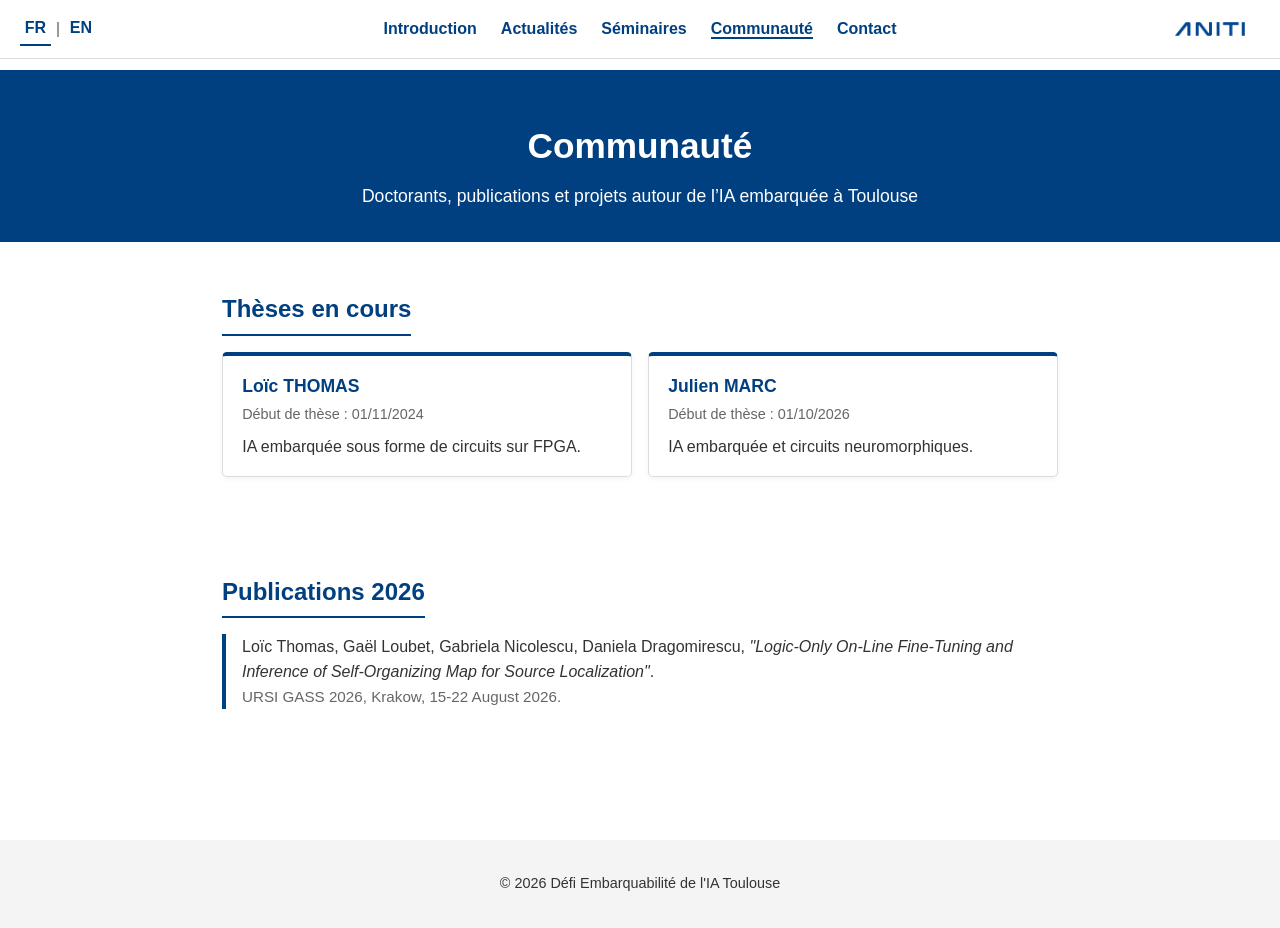
==== communaute.html @ 43146aba "Update communaute.html" ====
<!DOCTYPE html>
<html lang="fr">
<head>
<meta charset="UTF-8">
<meta name="viewport" content="width=device-width, initial-scale=1.0">
<title>Communauté – Défi IA Embarquée Toulouse</title>
<link rel="stylesheet" href="style.css">
</head>

<body>

<nav>
    <div class="nav-container">
        <div class="lang-switch" role="group" aria-label="Langue / Language">
            <button type="button" data-lang="fr" aria-pressed="true">FR</button>
            <span aria-hidden="true">|</span>
            <button type="button" data-lang="en" aria-pressed="false">EN</button>
        </div>

        <ul>
            <li><a href="index.html#intro" data-i18n="nav.intro">Introduction</a></li>
            <li><a href="index.html#news" data-i18n="nav.news">Actualités</a></li>
            <li><a href="seminaires.html" data-i18n="nav.seminars">Séminaires</a></li>
            <li><a href="communaute.html" aria-current="page" data-i18n="nav.community">Communauté</a></li>
            <li><a href="index.html#contact" data-i18n="nav.contact">Contact</a></li>
        </ul>

        <img src="images/aniti.png" alt="ANITI" class="nav-logo">
    </div>
</nav>

<header>
    <h1 data-i18n="community.title">Communauté</h1>
    <p data-i18n="community.subtitle">Doctorants, publications et projets autour de l’IA embarquée à Toulouse</p>
</header>

<section id="phd">
    <h2 data-i18n="phd.title">Thèses en cours</h2>
    <div class="cards">

        <article class="card">
            <h3>Loïc THOMAS</h3>
            <p class="meta" data-i18n="phd.1.meta">Début de thèse : 01/11/2024</p>
            <p data-i18n="phd.1.text">IA embarquée sous forme de circuits sur FPGA.</p>
        </article>

        <article class="card">
            <h3>Julien MARC</h3>
            <p class="meta" data-i18n="phd.2.meta">Début de thèse : 01/10/2026</p>
            <p data-i18n="phd.2.text">IA embarquée et circuits neuromorphiques.</p>
        </article>

    </div>
</section>

<section id="publications">
    <h2 data-i18n="pub.title">Publications 2026</h2>
    <ul class="pub-list">
        <li>
            Loïc Thomas, Gaël Loubet, Gabriela Nicolescu, Daniela Dragomirescu,
            <em>"Logic-Only On-Line Fine-Tuning and Inference of Self-Organizing Map for Source Localization"</em>.
            <div class="pub-venue">URSI GASS 2026, Krakow, 15-22 August 2026.</div>
        </li>
    </ul>
</section>

<footer>
    <p data-i18n="footer.text">&copy; 2026 Défi Embarquabilité de l'IA Toulouse</p>
</footer>

<script src="i18n.js"></script>
</body>
</html>
---- style.css ----
/* Reset */
* { margin: 0; padding: 0; box-sizing: border-box; }

body {
    font-family: "Helvetica Neue", Helvetica, Arial, sans-serif;
    line-height: 1.6;
    color: #333;
    padding-top: 70px; /* IMPORTANT pour nav fixe */
}

a { color: #004080; text-decoration: none; }
a:hover { text-decoration: underline; }

/* NAVBAR */
nav {
    position: fixed;
    top: 0;
    width: 100%;
    background: #fff;
    border-bottom: 1px solid #ddd;
    z-index: 1000;
}

.nav-container {
    display: flex;
    justify-content: center;
    align-items: center;
    position: relative;
    padding: 1rem;
}

nav ul { list-style: none; display: flex; gap: 1.5rem; }
nav li { font-weight: bold; }
nav a[aria-current="page"] { border-bottom: 2px solid #004080; }

.nav-logo { position: absolute; right: 20px; height: 40px; }

/* SÉLECTEUR DE LANGUE */
.lang-switch {
    position: absolute;
    left: 20px;
    display: flex;
    align-items: center;
    gap: 0.3rem;
    font-weight: bold;
    color: #999;
}

.lang-switch button {
    background: none;
    border: none;
    font: inherit;
    font-weight: bold;
    color: #004080;
    cursor: pointer;
    padding: 0.2rem 0.3rem;
    border-bottom: 2px solid transparent;
}

.lang-switch button:hover { text-decoration: underline; }

.lang-switch button[aria-pressed="true"] {
    border-bottom-color: #004080;
    cursor: default;
    text-decoration: none;
}

.lang-switch button:focus-visible { outline: 2px solid #004080; outline-offset: 2px; }

/* LOGOS HEADER */
.logos img {
    max-height: 80px;
    width: auto;
    object-fit: contain;
    background: white;
    padding: 8px;
    border-radius: 5px;
    box-shadow: 0 2px 5px rgba(0,0,0,0.1);
    transition: transform 0.3s;
}
.logos img:hover { transform: scale(1.1); }

/* HEADER */
header {
    background: #004080;
    color: white;
    text-align: center;
    padding: 3rem 1rem 2rem 1rem;
}
header h1 { font-size: 2.2rem; margin-bottom: 0.5rem; }
header p { font-size: 1.1rem; }

/* SECTIONS */
section { padding: 3rem 2rem; max-width: 900px; margin: auto; }

h2 {
    color: #004080;
    border-bottom: 2px solid #004080;
    display: inline-block;
    margin-bottom: 1rem;
    padding-bottom: 0.3rem;
}

.news-item { margin-bottom: 1.2rem; padding-left: 1rem; border-left: 4px solid #004080; }

/* CARTES (doctorants, publications, projets) */
.cards { display: grid; gap: 1rem; grid-template-columns: repeat(auto-fit, minmax(260px, 1fr)); }

.card {
    border: 1px solid #ddd;
    border-top: 4px solid #004080;
    border-radius: 5px;
    padding: 1rem 1.2rem;
    background: #fff;
    box-shadow: 0 2px 5px rgba(0,0,0,0.05);
}
.card h3 { color: #004080; font-size: 1.1rem; margin-bottom: 0.2rem; }
.card .meta { font-size: 0.9rem; color: #666; margin-bottom: 0.5rem; }

.pub-list { list-style: none; }
.pub-list li { margin-bottom: 1.2rem; padding-left: 1rem; border-left: 4px solid #004080; }
.pub-venue { color: #666; font-size: 0.95rem; }

/* FOOTER */
footer { text-align: center; padding: 2rem 1rem; background: #f4f4f4; margin-top: 4rem; font-size: 0.9rem; }

html { scroll-behavior: smooth; }

/* MOBILE */
@media (max-width: 800px) {
    body { padding-top: 110px; }
    .nav-container { flex-direction: column; gap: 0.5rem; }
    .lang-switch, .nav-logo { position: static; }
    .nav-logo { height: 30px; }
    nav ul { flex-wrap: wrap; justify-content: center; gap: 0.5rem 1rem; }
}
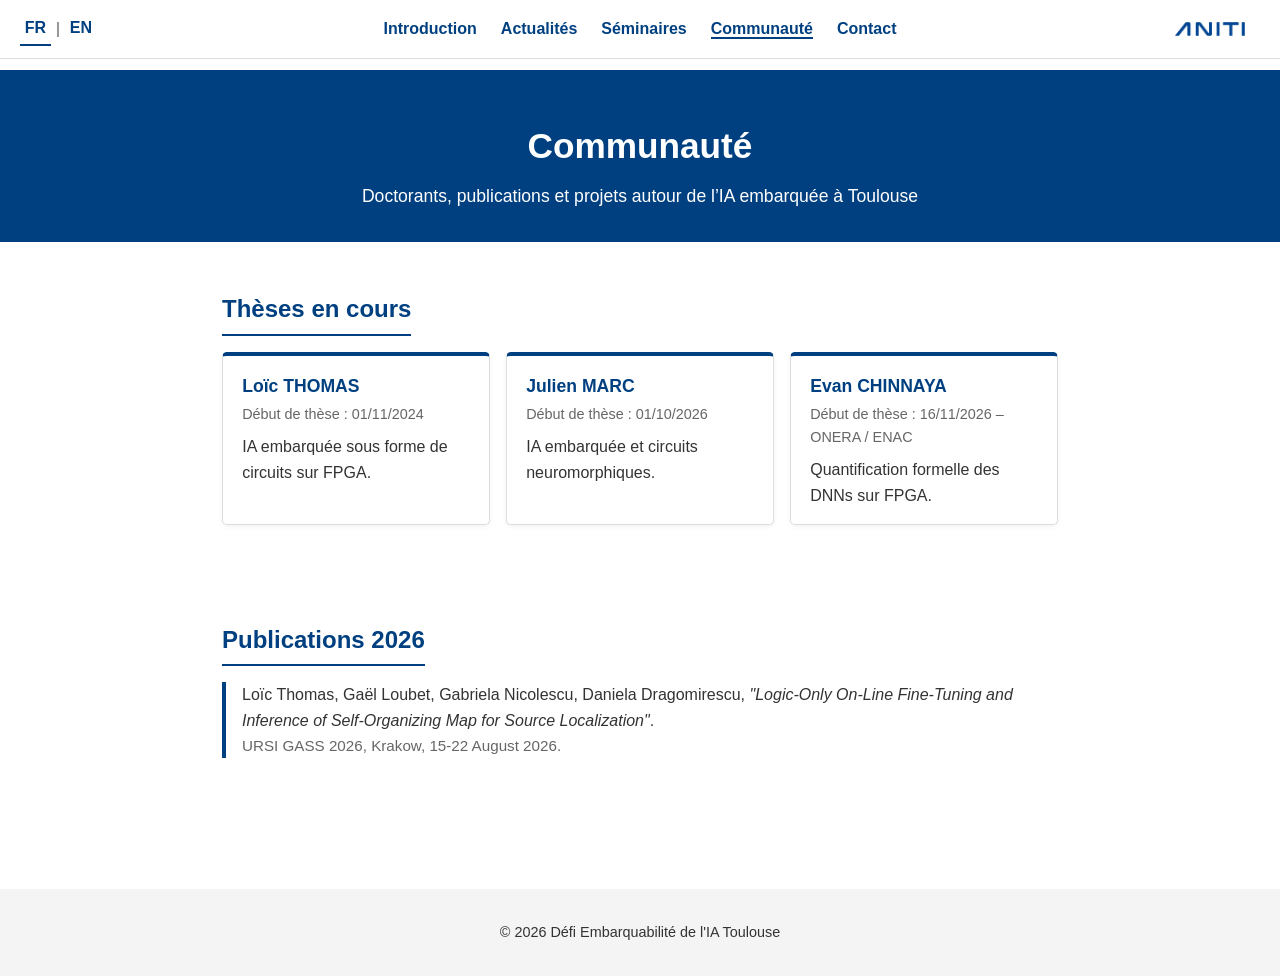
==== commit ad8a3ee7: "Update communaute.html" ====
--- a/communaute.html
+++ b/communaute.html
@@ -39,15 +39,21 @@
     <div class="cards">
 
         <article class="card">
-            <h3>Loïc THOMAS</h3>
+            <h3><a href="https://theses.fr/s404226" target="_blank" rel="noopener">Loïc THOMAS</a></h3>
             <p class="meta" data-i18n="phd.1.meta">Début de thèse : 01/11/2024</p>
             <p data-i18n="phd.1.text">IA embarquée sous forme de circuits sur FPGA.</p>
         </article>
 
         <article class="card">
-            <h3>Julien MARC</h3>
+            <h3><a href="https://theses.fr/s441984" target="_blank" rel="noopener">Julien MARC</a></h3>
             <p class="meta" data-i18n="phd.2.meta">Début de thèse : 01/10/2026</p>
             <p data-i18n="phd.2.text">IA embarquée et circuits neuromorphiques.</p>
+        </article>
+
+        <article class="card">
+            <h3>Evan CHINNAYA</h3>
+            <p class="meta" data-i18n="phd.3.meta">Début de thèse : 16/11/2026 – ONERA / ENAC</p>
+            <p data-i18n="phd.3.text">Quantification formelle des DNNs sur FPGA.</p>
         </article>
 
     </div>
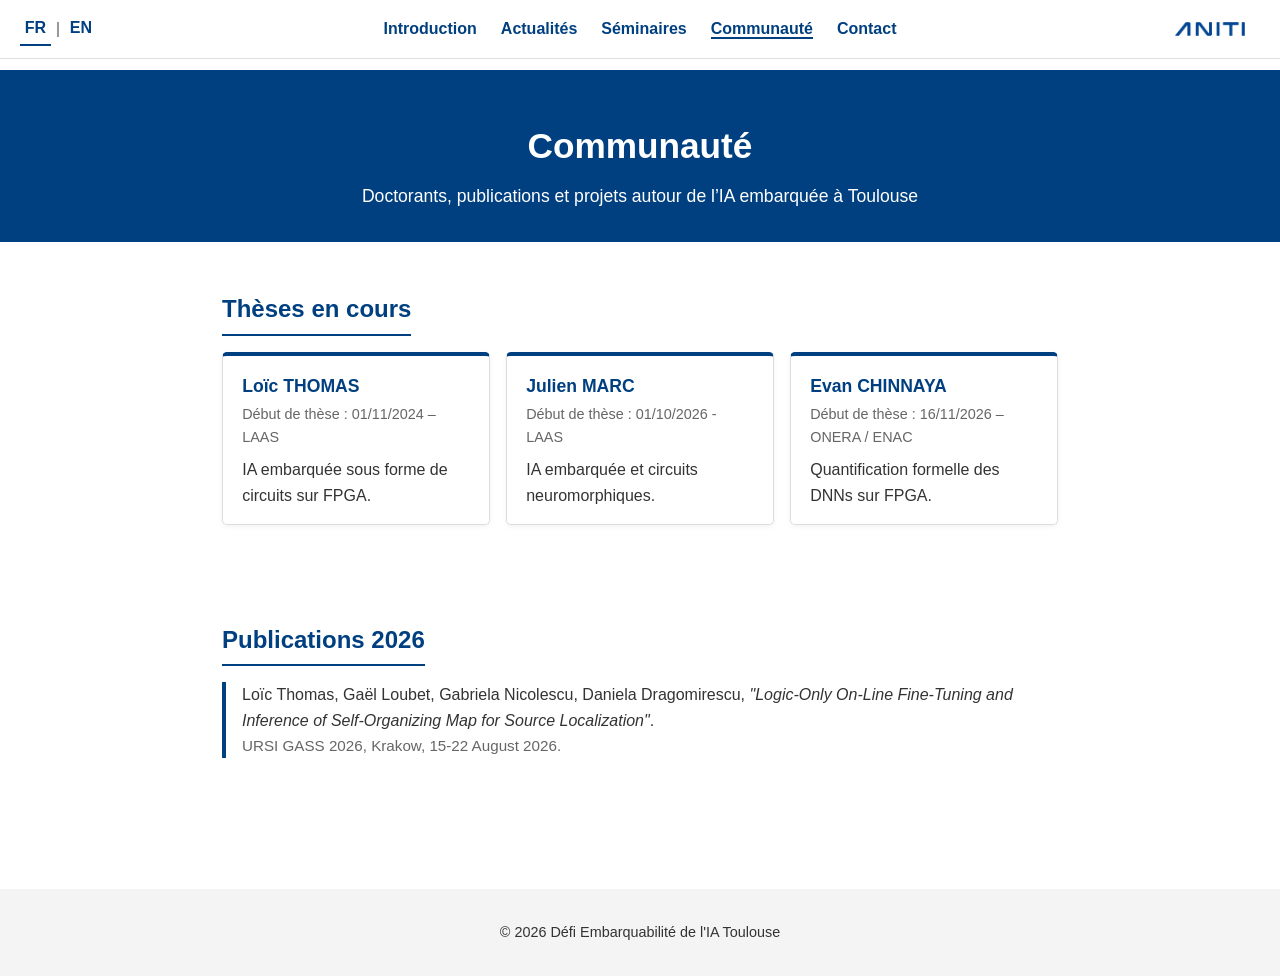
==== commit da2000ea: "Update communaute.html" ====
--- a/communaute.html
+++ b/communaute.html
@@ -40,13 +40,13 @@
 
         <article class="card">
             <h3><a href="https://theses.fr/s404226" target="_blank" rel="noopener">Loïc THOMAS</a></h3>
-            <p class="meta" data-i18n="phd.1.meta">Début de thèse : 01/11/2024</p>
+            <p class="meta" data-i18n="phd.1.meta">Début de thèse : 01/11/2024 – LAAS</p>
             <p data-i18n="phd.1.text">IA embarquée sous forme de circuits sur FPGA.</p>
         </article>
 
         <article class="card">
             <h3><a href="https://theses.fr/s441984" target="_blank" rel="noopener">Julien MARC</a></h3>
-            <p class="meta" data-i18n="phd.2.meta">Début de thèse : 01/10/2026</p>
+            <p class="meta" data-i18n="phd.2.meta">Début de thèse : 01/10/2026 - LAAS</p>
             <p data-i18n="phd.2.text">IA embarquée et circuits neuromorphiques.</p>
         </article>
 
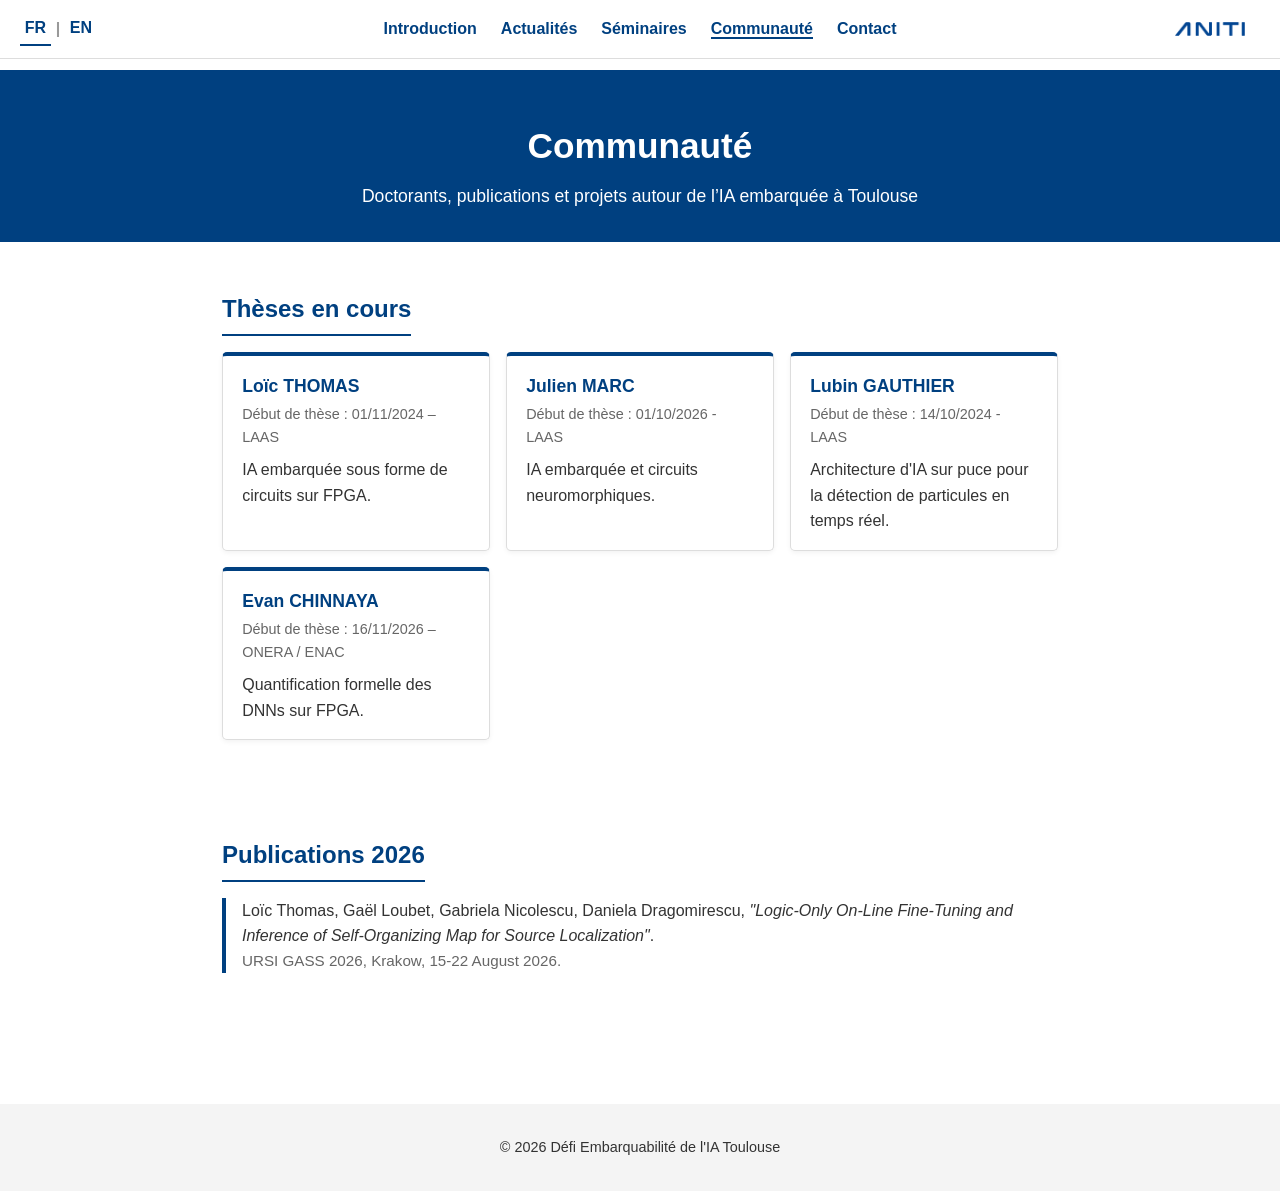
==== commit c868955f: "Update communaute.html" ====
--- a/communaute.html
+++ b/communaute.html
@@ -49,6 +49,11 @@
             <p class="meta" data-i18n="phd.2.meta">Début de thèse : 01/10/2026 - LAAS</p>
             <p data-i18n="phd.2.text">IA embarquée et circuits neuromorphiques.</p>
         </article>
+        <article class="card">
+            <h3><a href="https://theses.fr/s415644" target="_blank" rel="noopener">Lubin GAUTHIER</a></h3>
+             <p class="meta" data-i18n="phd.2.meta">Début de thèse : 14/10/2024 - LAAS</p>
+            <p data-i18n="phd.4.text">Architecture d'IA sur puce pour la détection de particules en temps réel.</p>
+        </article>
 
         <article class="card">
             <h3>Evan CHINNAYA</h3>
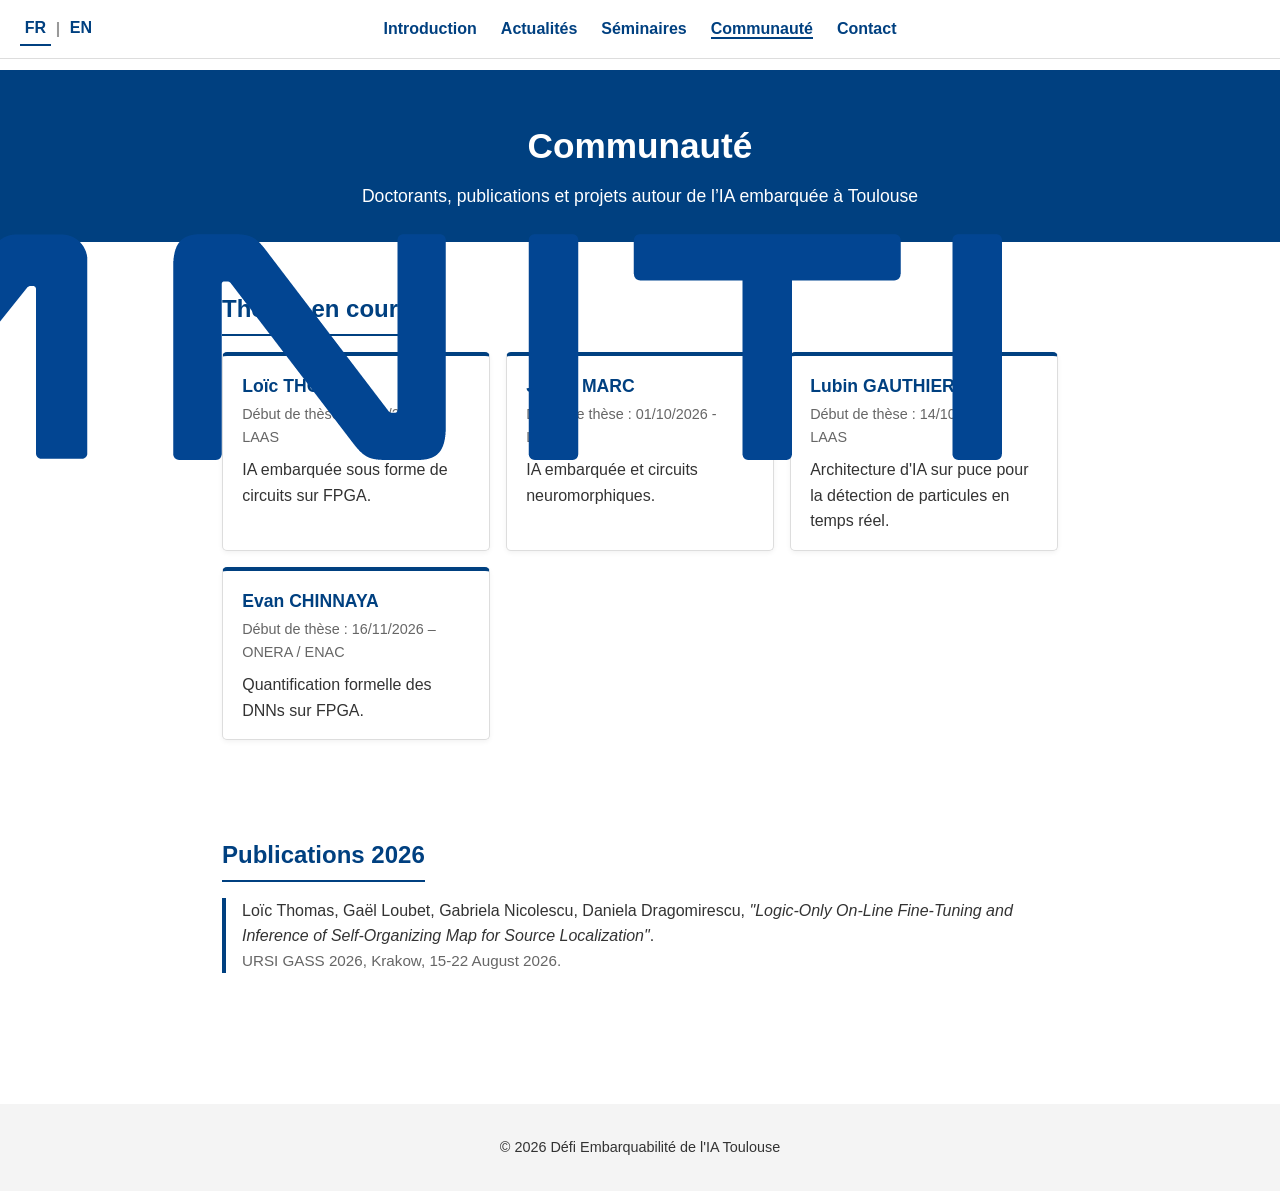
==== commit c22b611a: "Update communaute.html" ====
--- a/communaute.html
+++ b/communaute.html
@@ -25,7 +25,9 @@
             <li><a href="index.html#contact" data-i18n="nav.contact">Contact</a></li>
         </ul>
 
-        <img src="images/aniti.png" alt="ANITI" class="nav-logo">
+        <a href="https://aniti.univ-toulouse.fr/en/" target="_blank" rel="noopener" class="nav-logo">
+    <img src="images/aniti.png" alt="ANITI">
+</a>
     </div>
 </nav>
 
--- a/style.css
+++ b/style.css
@@ -134,3 +134,108 @@
     .nav-logo { height: 30px; }
     nav ul { flex-wrap: wrap; justify-content: center; gap: 0.5rem 1rem; }
 }
+/* SÉMINAIRES */
+.seminar {
+    display: flex;
+    gap: 1.2rem;
+    align-items: flex-start;
+    padding: 1rem 1.2rem;
+    margin-bottom: 1rem;
+    border: 1px solid #ddd;
+    border-radius: 5px;
+    background: #fff;
+    box-shadow: 0 2px 5px rgba(0,0,0,0.05);
+}
+
+.seminar.upcoming { border-left: 4px solid #004080; background: #f4f8fd; }
+
+.date-badge {
+    flex: 0 0 72px;
+    text-align: center;
+    background: #004080;
+    color: #fff;
+    border-radius: 5px;
+    padding: 0.5rem 0.2rem;
+    line-height: 1.1;
+}
+.date-badge .day { display: block; font-size: 1.7rem; font-weight: bold; }
+.date-badge .month { display: block; font-size: 0.75rem; text-transform: uppercase; }
+
+.seminar-body h3 { color: #004080; font-size: 1.05rem; margin-bottom: 0.2rem; }
+.seminar-meta { font-size: 0.9rem; color: #666; }
+.seminar-talks { margin: 0.6rem 0 0 1.2rem; }
+.seminar-talks li { margin-bottom: 0.5rem; }
+.resources { margin-top: 0.6rem; font-size: 0.95rem; }
+
+@media (max-width: 800px) {
+    .seminar { flex-direction: column; gap: 0.6rem; }
+    .date-badge { flex: none; align-self: flex-start; padding: 0.4rem 0.8rem; }
+}
+
+/* ACCUEIL MODERNE */
+.hero {
+    background: linear-gradient(135deg, #003060 0%, #004080 55%, #1a66b3 100%);
+    padding: 4rem 1rem 3rem 1rem;
+}
+.hero h1 { font-size: 2.6rem; letter-spacing: -0.5px; }
+.hero > p { max-width: 700px; margin: 0.5rem auto 0; opacity: 0.92; }
+
+.hero-actions { display: flex; gap: 0.8rem; justify-content: center; flex-wrap: wrap; margin: 1.8rem 0 2rem; }
+
+.btn {
+    display: inline-block;
+    padding: 0.7rem 1.6rem;
+    border-radius: 999px;
+    font-weight: bold;
+    border: 2px solid #fff;
+    transition: transform 0.2s, background 0.2s;
+}
+.btn:hover { text-decoration: none; transform: translateY(-2px); }
+.btn-primary { background: #fff; color: #004080; }
+.btn-outline { background: transparent; color: #fff; }
+.btn-outline:hover { background: rgba(255,255,255,0.15); }
+
+.hero .logos { display: flex; flex-wrap: wrap; gap: 0.8rem; justify-content: center; }
+
+/* CHIFFRES CLÉS */
+.stats {
+    display: flex;
+    justify-content: center;
+    gap: 1rem;
+    flex-wrap: wrap;
+    max-width: 900px;
+    margin: 2rem auto 0;
+    padding: 0 1rem;
+}
+.stat {
+    flex: 1 1 200px;
+    background: #fff;
+    border: 1px solid #ddd;
+    border-top: 4px solid #004080;
+    border-radius: 8px;
+    box-shadow: 0 2px 8px rgba(0,0,0,0.08);
+    padding: 1rem;
+    text-align: center;
+}
+.stat-num { display: block; font-size: 2rem; font-weight: bold; color: #004080; line-height: 1.1; }
+.stat-label { font-size: 0.9rem; color: #666; }
+
+/* TEXTE & ACTUALITÉS */
+.lead { font-size: 1.1rem; line-height: 1.8; }
+
+.news-item {
+    background: #f4f8fd;
+    border-radius: 0 6px 6px 0;
+    padding: 0.9rem 1.2rem;
+    transition: transform 0.2s, box-shadow 0.2s;
+}
+.news-item:hover { transform: translateX(4px); box-shadow: 0 2px 8px rgba(0,0,0,0.08); }
+
+/* CONTACT */
+.people { list-style: none; }
+.people li { margin-bottom: 0.6rem; }
+.people li:last-child { margin-bottom: 0; }
+
+@media (max-width: 800px) {
+    .hero h1 { font-size: 2rem; }
+}
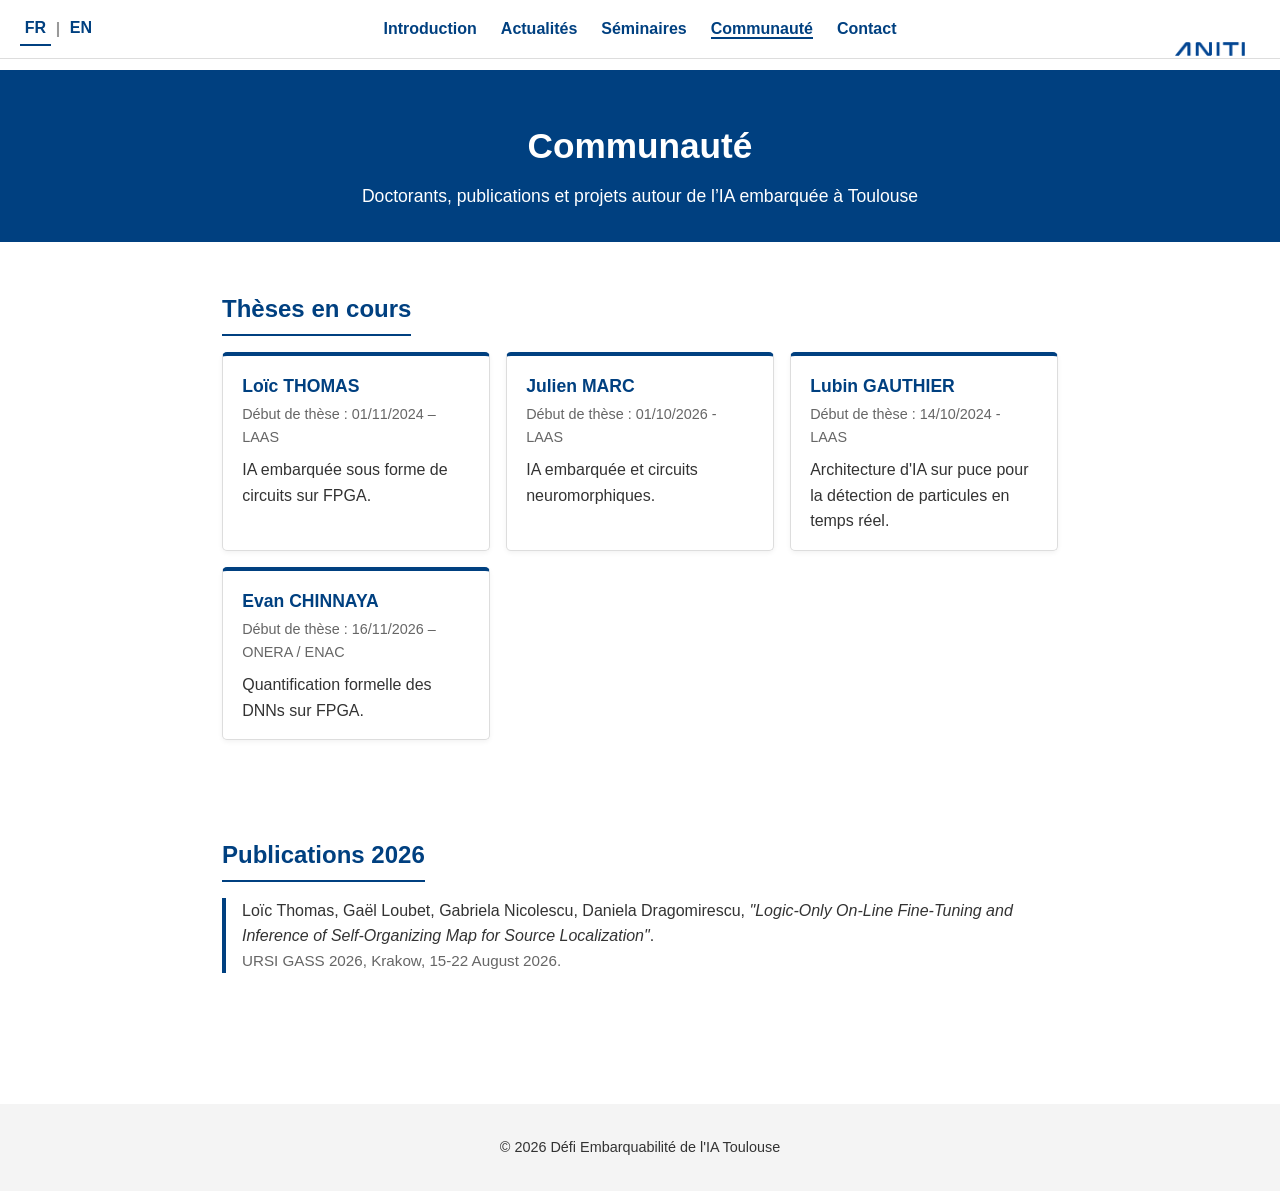
==== commit 3f66d05d: "Update communaute.html" ====
--- a/communaute.html
+++ b/communaute.html
@@ -25,8 +25,8 @@
             <li><a href="index.html#contact" data-i18n="nav.contact">Contact</a></li>
         </ul>
 
-        <a href="https://aniti.univ-toulouse.fr/en/" target="_blank" rel="noopener" class="nav-logo">
-    <img src="images/aniti.png" alt="ANITI">
+<a href="https://aniti.univ-toulouse.fr/en/" target="_blank" rel="noopener">
+    <img src="images/aniti.png" alt="ANITI" class="nav-logo">
 </a>
     </div>
 </nav>
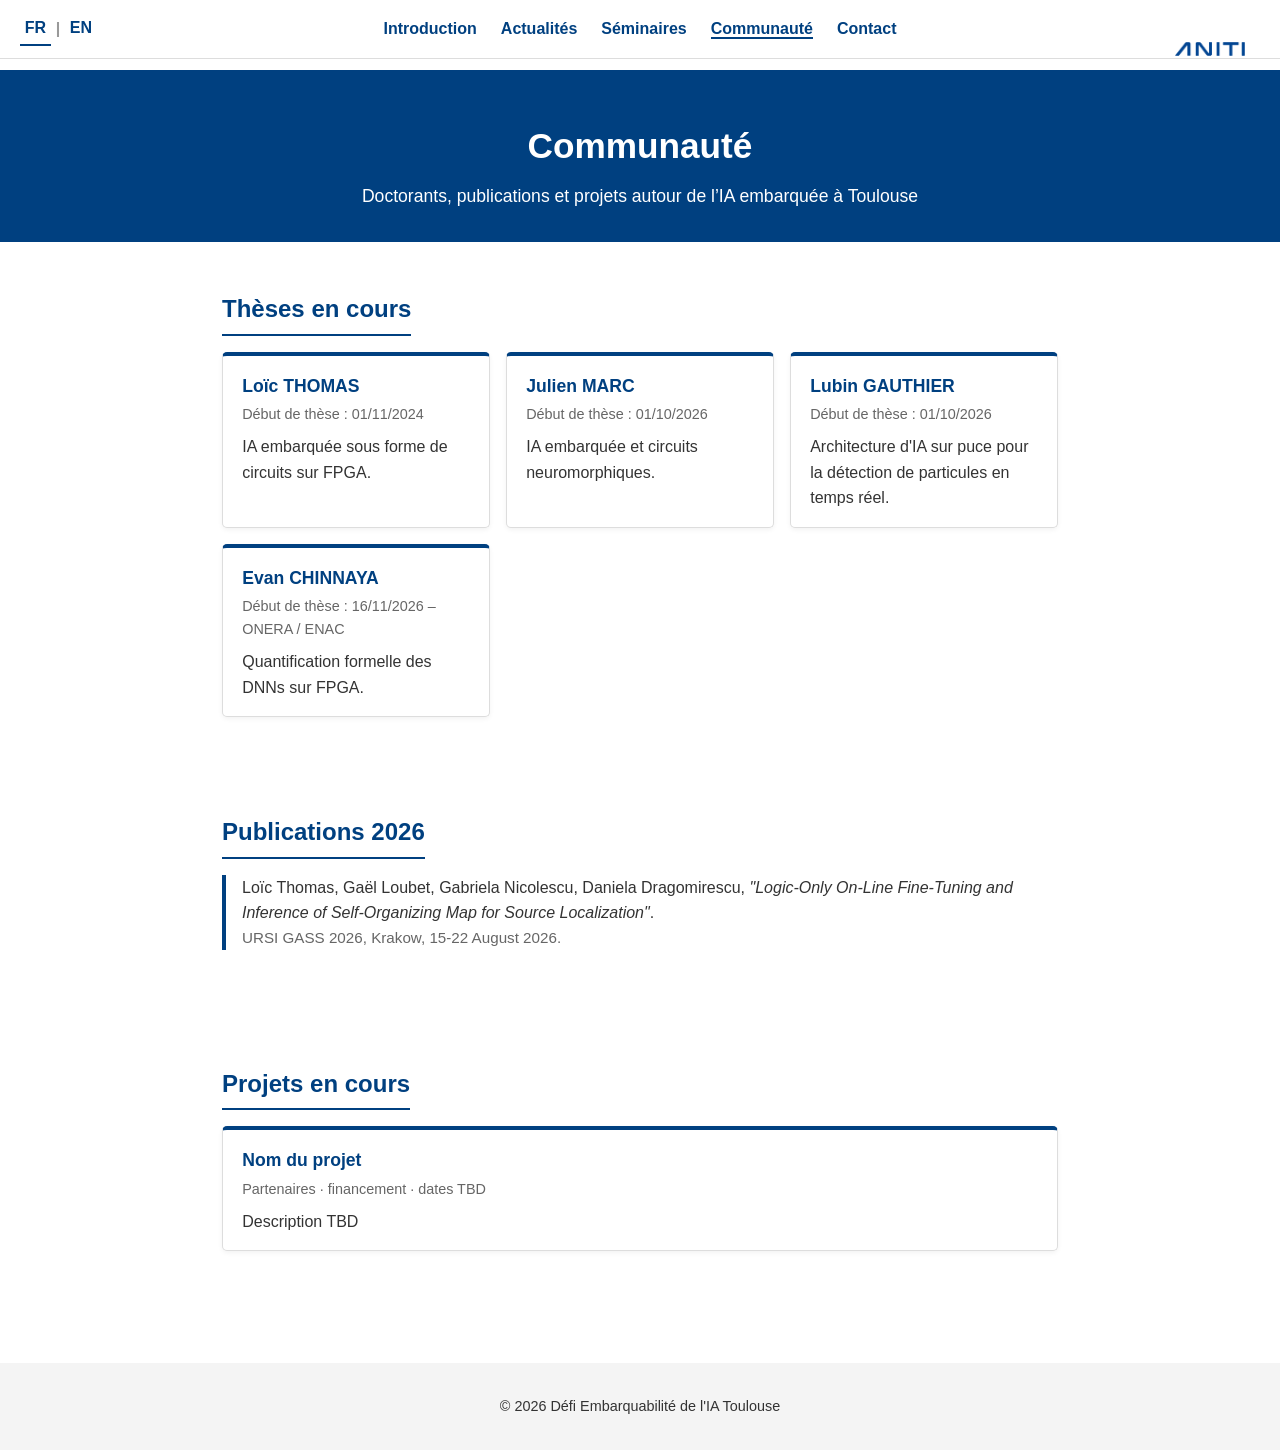
==== commit d629e79f: "Update communaute.html" ====
--- a/communaute.html
+++ b/communaute.html
@@ -77,6 +77,20 @@
     </ul>
 </section>
 
+
+    <section id="projects">
+    <h2 data-i18n="projects.title">Projets en cours</h2>
+    <div class="cards">
+
+        <article class="card">
+            <h3>Nom du projet</h3>
+            <p class="meta">Partenaires · financement · dates TBD </p>
+            <p>Description  TBD </p>
+        </article>
+
+    </div>
+</section>
+
 <footer>
     <p data-i18n="footer.text">&copy; 2026 Défi Embarquabilité de l'IA Toulouse</p>
 </footer>
--- a/style.css
+++ b/style.css
@@ -239,3 +239,16 @@
 @media (max-width: 800px) {
     .hero h1 { font-size: 2rem; }
 }
+/* OFFRES */
+.offer { margin-bottom: 1rem; }
+.tag {
+    display: inline-block;
+    background: #004080;
+    color: #fff;
+    font-size: 0.75rem;
+    font-weight: bold;
+    padding: 0.15rem 0.7rem;
+    border-radius: 999px;
+    margin-bottom: 0.5rem;
+}
+.empty { color: #666; font-style: italic; }
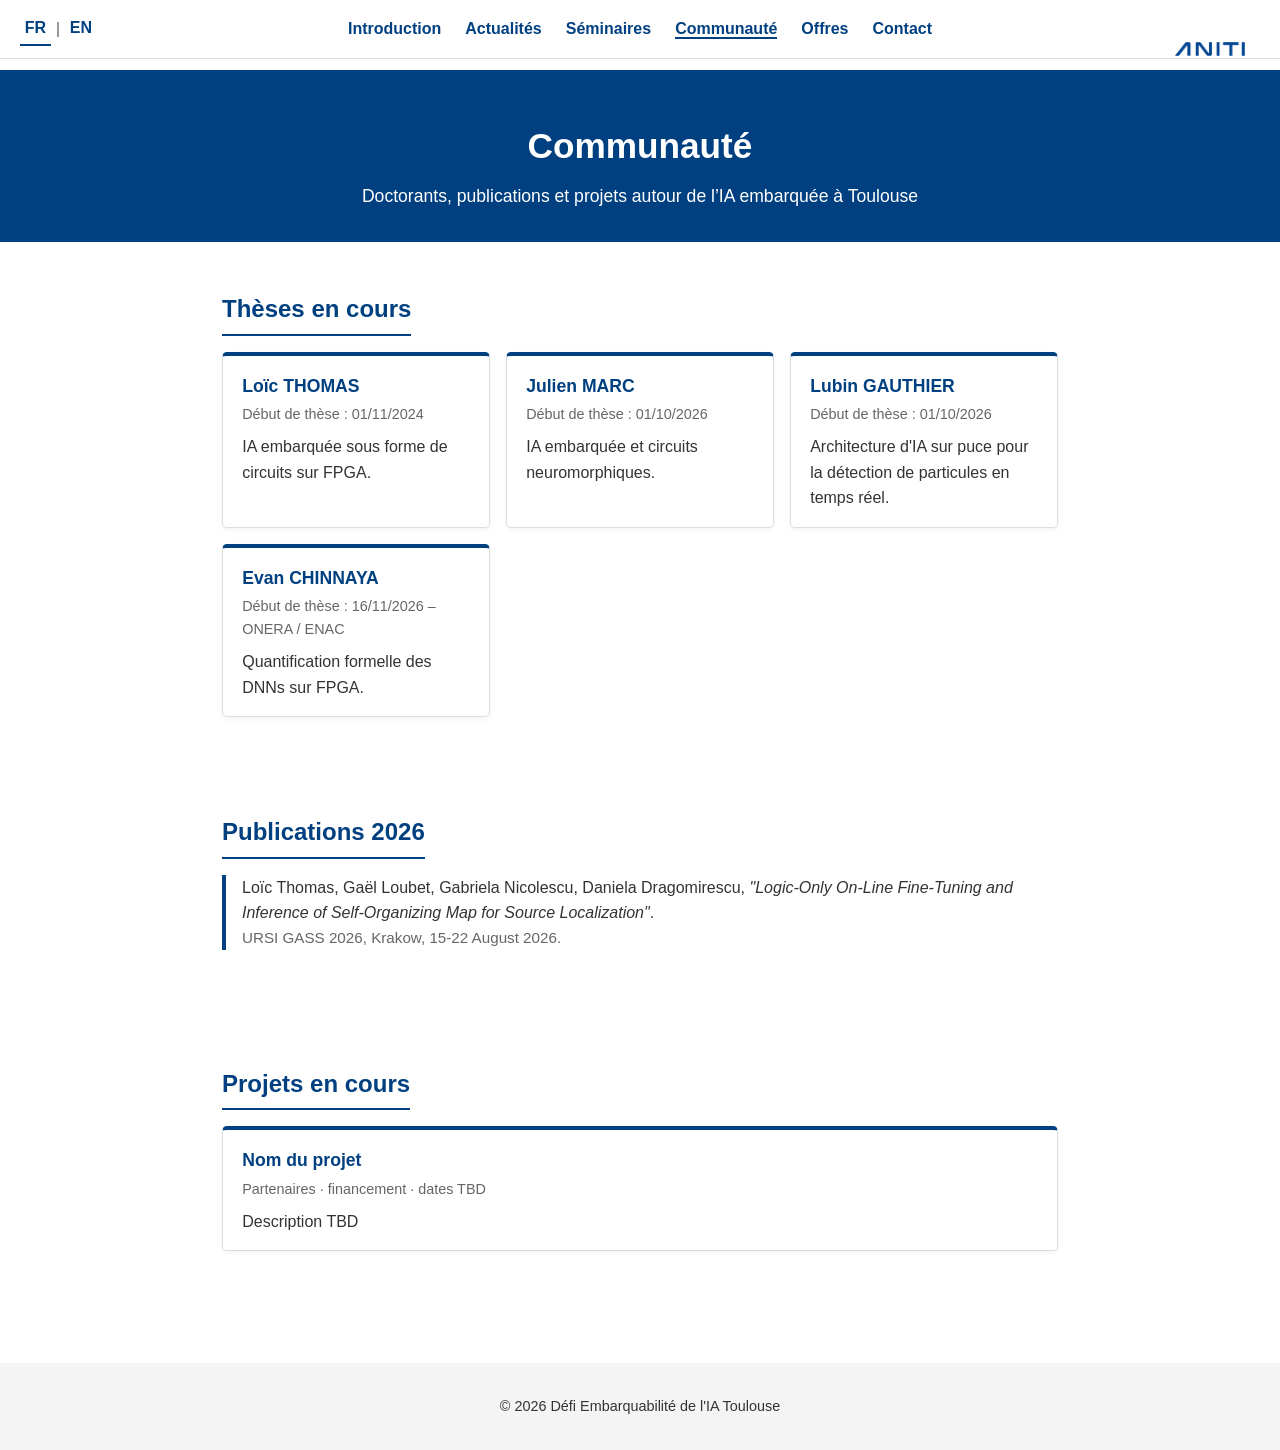
==== commit 24e8895e: "Update communaute.html" ====
--- a/communaute.html
+++ b/communaute.html
@@ -22,6 +22,7 @@
             <li><a href="index.html#news" data-i18n="nav.news">Actualités</a></li>
             <li><a href="seminaires.html" data-i18n="nav.seminars">Séminaires</a></li>
             <li><a href="communaute.html" aria-current="page" data-i18n="nav.community">Communauté</a></li>
+            <li><a href="offers.html" data-i18n="nav.offers">Offres</a></li>
             <li><a href="index.html#contact" data-i18n="nav.contact">Contact</a></li>
         </ul>
 
